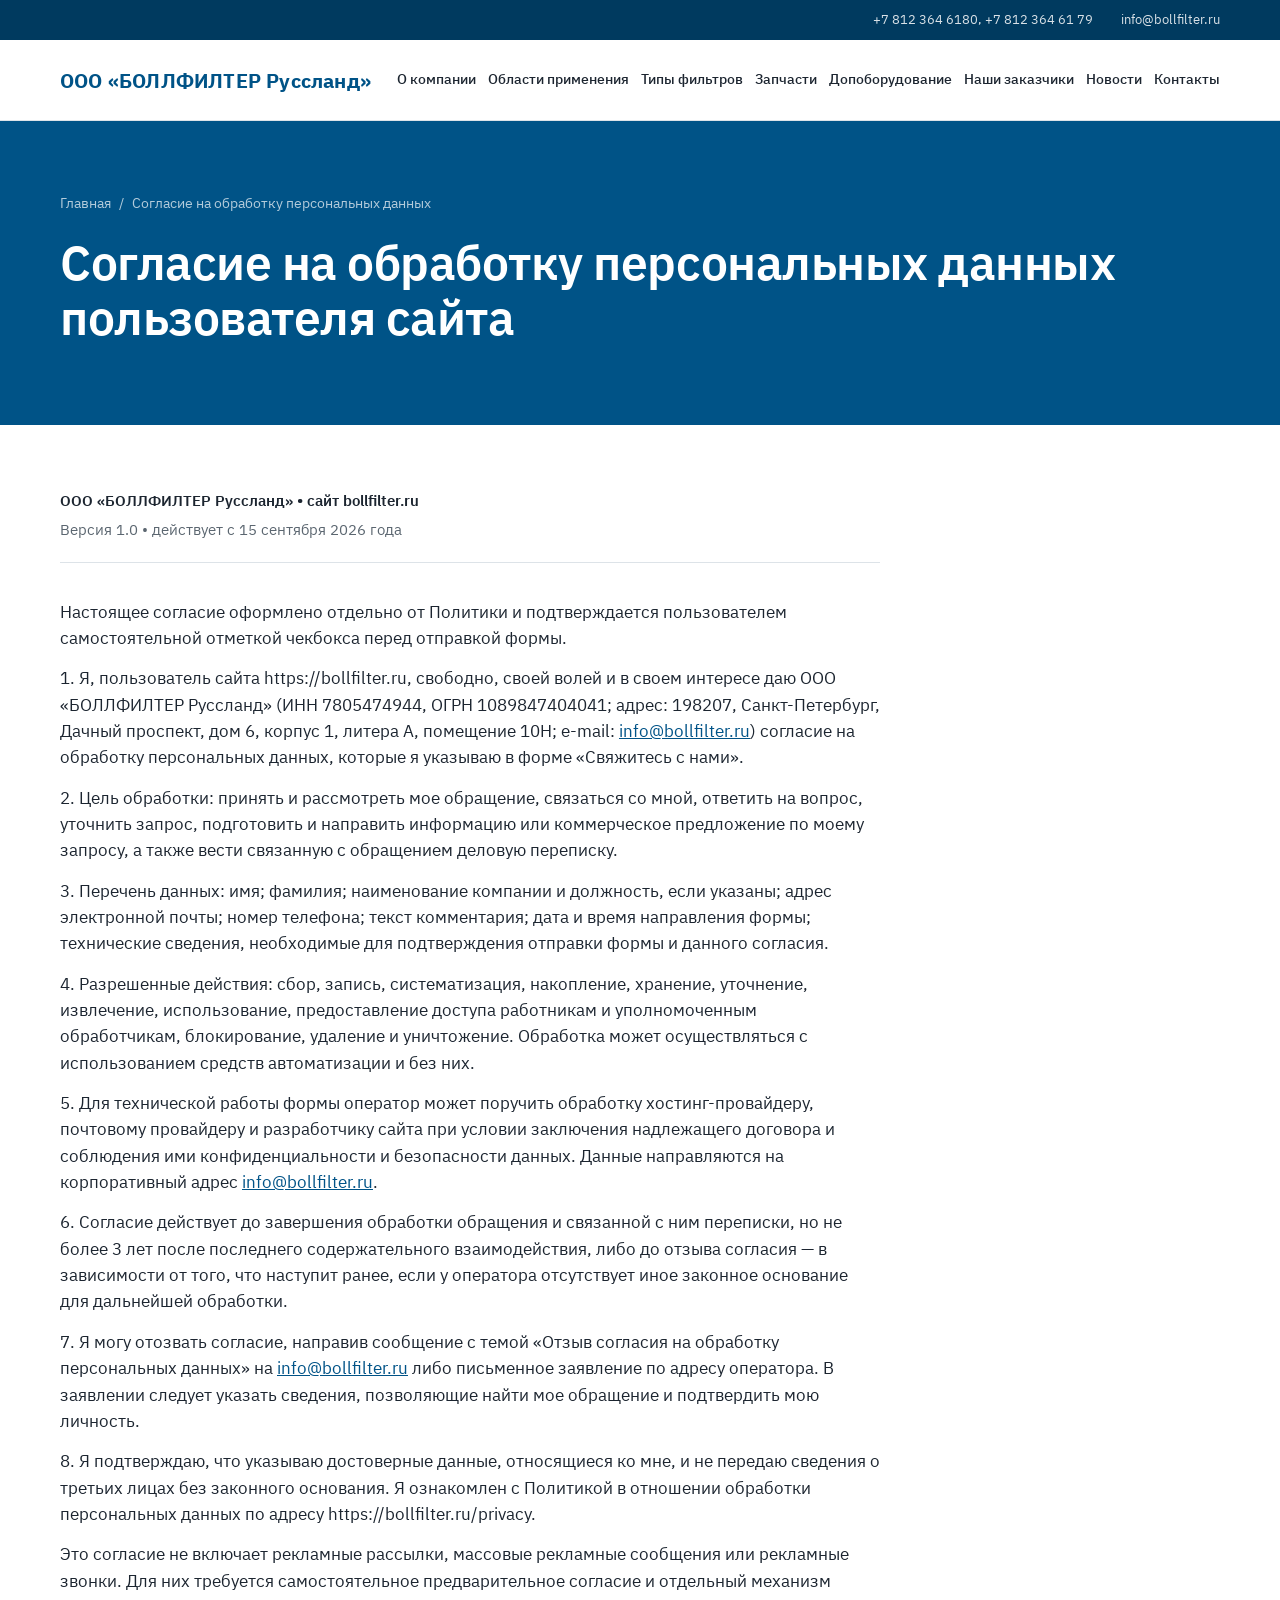
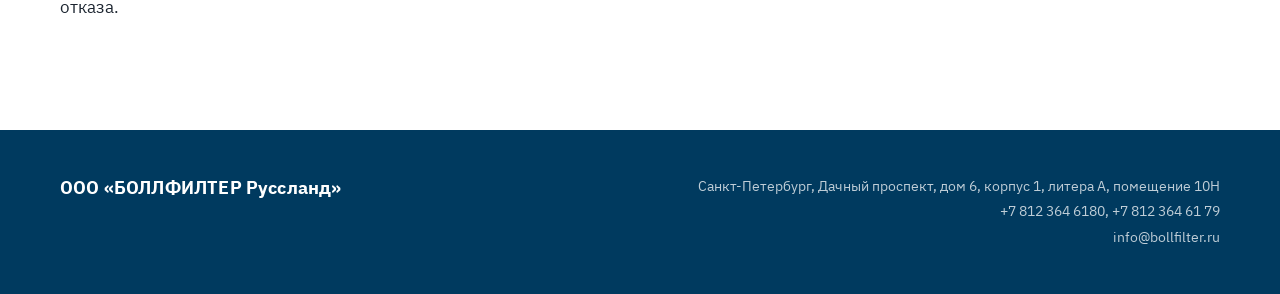
==== consent/index.html @ 9963590e "Юридические страницы: Политика и Согласие Тексты перенесены дословно из юридического пакета, версия " ====
<!DOCTYPE html>
<html lang="ru">
<head>
<meta charset="utf-8">
<meta name="viewport" content="width=device-width, initial-scale=1">
<meta name="robots" content="noindex, nofollow">
<title>Макет v1: страница «Согласие на обработку персональных данных» — ООО «БОЛЛФИЛТЕР Руссланд»</title>
<link rel="stylesheet" href="../css/style.css">
<link rel="stylesheet" href="../css/legal.css">
</head>
<body>

<!-- 0. Шапка и навигация — как на главной; все пункты ведут на разделы главной -->
<div class="topbar" data-block="Верхняя строка">
  <div class="wrap">
    <span class="right">
      <span data-m="Телефоны"><a class="nw" href="tel:+78123646180">+7 812 364 6180</a>, <a class="nw" href="tel:+78123646179">+7 812 364 61 79</a></span>
      <a data-m="E-mail" href="mailto:info@bollfilter.ru">info@bollfilter.ru</a>
    </span>
  </div>
</div>
<header class="header" data-block="Шапка">
  <div class="wrap">
    <div class="brand" data-m="Название">ООО «БОЛЛФИЛТЕР Руссланд»</div>
    <nav class="nav" id="menu" data-m="Меню">
      <a href="../index.html#about">О компании</a>
      <a href="../index.html#areas">Области применения</a>
      <a href="../index.html#products">Типы фильтров</a>
      <a href="../index.html#parts">Запчасти</a>
      <a href="../index.html#equipment">Допоборудование</a>
      <a href="../index.html#clients">Наши заказчики</a>
      <a href="../news.html">Новости</a>
      <a href="../index.html#contacts">Контакты</a>
    </nav>
    <button type="button" class="burger" aria-controls="menu" aria-expanded="false" aria-label="Открыть меню" data-m="Кнопка меню (телефон)"><i></i><i></i><i></i></button>
  </div>
</header>

<!-- 1. Заголовок страницы -->
<section class="page-head" data-block="Заголовок страницы">
  <div class="wrap">
    <div class="crumbs" data-m="Путь (хлебные крошки)"><a href="../index.html">Главная</a><span class="sep">/</span>Согласие на обработку персональных данных</div>
    <h1 data-m="Заголовок">Согласие на обработку персональных данных пользователя сайта</h1>
  </div>
</section>

<!-- 2. Текст документа. Перенесён дословно из юридического пакета; формулировки не изменялись.
     Версия и дата — как в пакете: 1.0, действует с 15 сентября 2026 года. -->
<section class="legal" data-block="Текст документа">
  <div class="wrap">
    <div class="legal-text">

      <div class="legal-meta" data-m="Версия и дата">
        <span class="org">ООО «БОЛЛФИЛТЕР Руссланд» • сайт bollfilter.ru</span>
        Версия 1.0 • действует с 15 сентября 2026 года
      </div>

      <p>Настоящее согласие оформлено отдельно от Политики и подтверждается пользователем самостоятельной отметкой чекбокса перед отправкой формы.</p>

      <p>1. Я, пользователь сайта https://bollfilter.ru, свободно, своей волей и в своем интересе даю ООО «БОЛЛФИЛТЕР Руссланд» (ИНН 7805474944, ОГРН 1089847404041; адрес: 198207, Санкт-Петербург, Дачный проспект, дом 6, корпус 1, литера А, помещение 10Н; e-mail: <a href="mailto:info@bollfilter.ru">info@bollfilter.ru</a>) согласие на обработку персональных данных, которые я указываю в форме «Свяжитесь с нами».</p>
      <p>2. Цель обработки: принять и рассмотреть мое обращение, связаться со мной, ответить на вопрос, уточнить запрос, подготовить и направить информацию или коммерческое предложение по моему запросу, а также вести связанную с обращением деловую переписку.</p>
      <p>3. Перечень данных: имя; фамилия; наименование компании и должность, если указаны; адрес электронной почты; номер телефона; текст комментария; дата и время направления формы; технические сведения, необходимые для подтверждения отправки формы и данного согласия.</p>
      <p>4. Разрешенные действия: сбор, запись, систематизация, накопление, хранение, уточнение, извлечение, использование, предоставление доступа работникам и уполномоченным обработчикам, блокирование, удаление и уничтожение. Обработка может осуществляться с использованием средств автоматизации и без них.</p>
      <p>5. Для технической работы формы оператор может поручить обработку хостинг-провайдеру, почтовому провайдеру и разработчику сайта при условии заключения надлежащего договора и соблюдения ими конфиденциальности и безопасности данных. Данные направляются на корпоративный адрес <a href="mailto:info@bollfilter.ru">info@bollfilter.ru</a>.</p>
      <p>6. Согласие действует до завершения обработки обращения и связанной с ним переписки, но не более 3 лет после последнего содержательного взаимодействия, либо до отзыва согласия — в зависимости от того, что наступит ранее, если у оператора отсутствует иное законное основание для дальнейшей обработки.</p>
      <p>7. Я могу отозвать согласие, направив сообщение с темой «Отзыв согласия на обработку персональных данных» на <a href="mailto:info@bollfilter.ru">info@bollfilter.ru</a> либо письменное заявление по адресу оператора. В заявлении следует указать сведения, позволяющие найти мое обращение и подтвердить мою личность.</p>
      <p>8. Я подтверждаю, что указываю достоверные данные, относящиеся ко мне, и не передаю сведения о третьих лицах без законного основания. Я ознакомлен с Политикой в отношении обработки персональных данных по адресу https://bollfilter.ru/privacy.</p>

      <p>Это согласие не включает рекламные рассылки, массовые рекламные сообщения или рекламные звонки. Для них требуется самостоятельное предварительное согласие и отдельный механизм отказа.</p>

    </div>
  </div>
</section>

<!-- 3. Подвал — как на главной -->
<footer class="footer" data-block="Подвал">
  <div class="wrap">
    <div class="brand" data-m="Название">ООО «БОЛЛФИЛТЕР Руссланд»</div>
    <div class="rows" data-m="Контакты">
      <div>Санкт-Петербург, Дачный проспект, дом 6, корпус 1, литера А, помещение 10Н</div>
      <div><a class="nw" href="tel:+78123646180">+7 812 364 6180</a>, <a class="nw" href="tel:+78123646179">+7 812 364 61 79</a></div>
      <div><a href="mailto:info@bollfilter.ru">info@bollfilter.ru</a></div>
    </div>
  </div>
</footer>

<script src="../js/main.js" defer></script>
</body>
</html>
---- css/style.css ----
/* Макет для согласования. Не рабочий сайт: ссылки, кнопки и форма не функциональны. */
  /* Шрифты IBM Plex лежат рядом с сайтом (fonts/), без обращений к Google Fonts.
     Официальные файлы IBM (github.com/IBM/plex: plex-sans 1.1.0, plex-mono 2.5.0), лицензия SIL OFL 1.1 — fonts/LICENSE.txt.
     Только используемые начертания: Sans 400/500/600/700 и Mono 500. swap — как было у Google (&display=swap). */
  @font-face { font-family: "IBM Plex Sans"; font-weight: 400; font-style: normal; font-display: swap;
    src: url("../fonts/IBMPlexSans-Regular.woff2") format("woff2"); }
  @font-face { font-family: "IBM Plex Sans"; font-weight: 500; font-style: normal; font-display: swap;
    src: url("../fonts/IBMPlexSans-Medium.woff2") format("woff2"); }
  @font-face { font-family: "IBM Plex Sans"; font-weight: 600; font-style: normal; font-display: swap;
    src: url("../fonts/IBMPlexSans-SemiBold.woff2") format("woff2"); }
  @font-face { font-family: "IBM Plex Sans"; font-weight: 700; font-style: normal; font-display: swap;
    src: url("../fonts/IBMPlexSans-Bold.woff2") format("woff2"); }
  @font-face { font-family: "IBM Plex Mono"; font-weight: 500; font-style: normal; font-display: swap;
    src: url("../fonts/IBMPlexMono-Medium.woff2") format("woff2"); }

  :root {
    --ral5005: #005387;      /* RAL 5005 Signal Blue */
    --ral5005-dark: #003A5F; /* тот же оттенок, темнее */
    --ral5005-tint: #EBF1F5; /* 8 % RAL 5005 на белом */
    --ral5005-line: #CCDDE7; /* 20 % RAL 5005 на белом */
    --text: #1C2530;
    --text-2: #5B6670;
    --border: #DDE3E8;
    --field: #F4F6F8;
    --white: #FFFFFF;
    --font: "IBM Plex Sans", "Segoe UI", Arial, sans-serif;
    --mono: "IBM Plex Mono", Consolas, "Courier New", monospace;
  }
  * { box-sizing: border-box; margin: 0; padding: 0; }
  body { font-family: var(--font); color: var(--text); background: var(--white); font-size: 17px; line-height: 1.55; }
  img { display: block; max-width: 100%; }
  .nw { white-space: nowrap; }
  ul { list-style: none; }
  .wrap { width: 100%; max-width: 1200px; margin: 0 auto; padding-inline: 20px; }

  /* Нумерация и заголовки разделов */
  .label { font-size: 13px; font-weight: 600; letter-spacing: .12em; text-transform: uppercase; color: var(--ral5005); margin-bottom: 12px; }
  .h2 { font-size: 40px; line-height: 1.15; font-weight: 600; letter-spacing: -.01em; }
  section { scroll-margin-top: 80px; }

  /* 0. Верхняя строка и шапка */
  .topbar { background: var(--ral5005-dark); color: rgba(255,255,255,.85); font-size: 13px; }
  .topbar .wrap { height: 40px; display: flex; align-items: center; justify-content: flex-end; gap: 24px; }
  .topbar .right { display: flex; gap: 28px; }
  .topbar a { color: inherit; text-decoration: none; }
  .header { background: var(--white); border-bottom: 1px solid var(--border); }
  .header .wrap { height: 80px; display: flex; align-items: center; justify-content: space-between; }
  .brand { font-size: 20px; font-weight: 700; color: var(--ral5005); letter-spacing: .01em; white-space: nowrap; }
  .nav { display: flex; gap: 12px; font-size: 14px; font-weight: 500; }
  .nav span, .nav a { color: var(--text); white-space: nowrap; text-decoration: none; }
  .burger { display: none; width: 28px; }
  .burger i { display: block; height: 2px; background: var(--ral5005); margin: 6px 0; }
  /* Кнопка меню: браузерные рамка и фон сброшены. Поля 7/9 px расширяют зону нажатия до ~44×44,
     отрицательные поля той же величины оставляют значок на прежнем месте. */
  button.burger { box-sizing: content-box; background: none; border: 0; font: inherit; color: inherit; cursor: pointer;
    padding: 7px 9px; margin: -7px -9px; }

  /* 1. Первый экран */
  /* Первый экран: фотография заказчика фоном на всю ширину.
     Поверх — градиент: слева плотный RAL 5005 (под белый текст), справа светлая вуаль (под карточки). */
  .hero { position: relative; background-color: var(--ral5005); background-image: url("../img/hero-bg.webp"); background-size: cover; background-position: center 42%; background-repeat: no-repeat; border-bottom: 1px solid var(--border); }
  .hero::before { content: ""; position: absolute; inset: 0; background: linear-gradient(90deg,
      rgba(0,83,135,.94) 0%, rgba(0,83,135,.90) 32%, rgba(0,83,135,.60) 45%,
      rgba(235,241,245,.66) 54%, rgba(255,255,255,.84) 64%, rgba(255,255,255,.88) 100%); }
  .hero .wrap { position: relative; display: grid; grid-template-columns: 1fr 1fr; min-height: 600px; }
  .hero-text { color: var(--white); padding: 96px 60px 96px 0; display: flex; flex-direction: column; justify-content: center; }
  .hero h1 { font-size: 44px; line-height: 1.15; font-weight: 700; letter-spacing: -.01em; margin-bottom: 28px; }
  .hero p { font-size: 19px; line-height: 1.6; color: rgba(255,255,255,.88); margin-bottom: 40px; }
  .buttons { display: flex; gap: 16px; flex-wrap: wrap; }
  .btn { display: inline-flex; align-items: center; justify-content: center; height: 56px; padding: 0 32px; border-radius: 4px; font-size: 16px; font-weight: 600; }
  .btn-white { background: var(--white); color: var(--ral5005); }
  .btn-outline { border: 1.5px solid rgba(255,255,255,.7); color: var(--white); }
  .btn-blue { background: var(--ral5005); color: var(--white); }
  a.btn { text-decoration: none; }
  .hero-photos { padding: 48px 0 48px 60px; display: grid; grid-template-columns: repeat(6, 1fr); gap: 32px 20px; align-items: end; align-content: center; }
  .hero-photo { grid-column: span 2; }
  .hero-photo:nth-child(4) { grid-column: 2 / span 2; }
  .hero-photo:nth-child(5) { grid-column: 4 / span 2; }
  a.hero-photo { text-decoration: none; color: inherit; }
  .hero-photo .pic { height: 170px; display: flex; align-items: flex-end; justify-content: center; }
  .hero-photo .pic img { max-height: 100%; object-fit: contain; }
  .hero-photo .pic-parts { overflow: hidden; }
  .hero-photo .pic-parts img { flex: none; width: 130%; max-width: none; max-height: none; margin-bottom: -6%; }
  .hero-photo .cap { margin-top: 20px; padding-top: 12px; border-top: 2px solid var(--ral5005); font-size: 13px; font-weight: 600; letter-spacing: .06em; text-transform: uppercase; color: var(--text); line-height: 1.35; min-height: 50px; }

  /* 2. О компании */
  .about { padding-block: 110px; }
  .about-top { display: grid; grid-template-columns: 5fr 7fr; gap: 80px; align-items: start; padding-bottom: 56px; border-bottom: 1px solid var(--border); }
  .about-cols { display: grid; grid-template-columns: 1fr 1fr; gap: 60px; margin-top: 56px; align-items: start; }
  .lead { font-size: 23px; line-height: 1.5; font-weight: 500; color: var(--ral5005); border-left: 3px solid var(--ral5005); padding-left: 28px; align-self: start; }
  .note { margin-top: 28px; background: var(--ral5005-tint); border: 1px solid var(--ral5005-line); border-radius: 4px; padding: 22px 28px; font-size: 16px; font-weight: 500; }

  /* 3. Области применения */
  /* Нижний отступ меньше верхнего: колонки отраслей заканчиваются на разной высоте,
     и при обычных 110px переход к следующему разделу читался как лишнее пустое поле.
     70px возвращают его в общий ритм сайта (переходы между разделами 217–252px).
     Только для компьютера — на планшете и телефоне низ колонок ровный, там прежние отступы. */
  .areas { background: var(--ral5005-tint); padding-block: 110px 70px; }
  .areas-top { display: grid; grid-template-columns: 5fr 7fr; gap: 80px; align-items: start; padding-bottom: 40px; border-bottom: 1px solid var(--ral5005-line); }
  .areas .intro { color: var(--text-2); }
  /* Отрасли — три независимые вертикальные колонки (как на планшете, только три).
     Каждый следующий блок поднимается вплотную под предыдущий в своей колонке и не зависит
     от высоты соседей, поэтому пустот между отраслями нет и раздел кончается естественно.
     Порядок отраслей — строго по документу, читается сверху вниз по колонке.
     Отрасль с фотографией отличается от текстовой только иллюстрацией под заголовком. */
  .areas .cols { display: block; columns: 3; column-gap: 48px; padding-top: 34px; }
  .areas .cols > .area:last-child { margin-bottom: 0; }
  /* Линия и отступ снизу: разделитель закрывает отрасль, следом идёт воздух перед следующей.
     break-inside: avoid — чтобы отрасль не разрывалась между колонками. */
  .area { break-inside: avoid; padding-bottom: 18px; margin-bottom: 22px; border-bottom: 1px solid var(--ral5005-line); }
  .area h3 { font-size: 17px; line-height: 1.35; font-weight: 600; margin-bottom: 8px; }
  /* Фото — вторичная иллюстрация без подложки и рамки: снимок лежит прямо на фоне раздела.
     Ограничены только предельная ширина и высота, размеры свободные — поэтому каждый кадр
     сохраняет свои пропорции, показывается целиком и не кадрируется. */
  .area-photo { display: block; width: auto; height: auto; max-width: 205px; max-height: 145px; margin: 0 0 12px; }

  .area li { position: relative; padding-left: 16px; font-size: 15px; line-height: 1.5; color: var(--text); margin-top: 6px; }
  .area li::before { content: "–"; position: absolute; left: 0; top: 0; color: var(--text-2); }

  /* 4. Описание фильтров */
  .products { padding-block: 110px; }
  .category { margin-top: 64px; }
  .category { scroll-margin-top: 60px; }
  .category-head { display: flex; align-items: center; gap: 24px; margin-bottom: 24px; }
  .category-head h3 { font-size: 26px; font-weight: 600; white-space: nowrap; }
  .category-head::after { content: ""; flex: 1; height: 1px; background: var(--ral5005-line); }
  .cards { display: grid; grid-template-columns: repeat(5, 1fr); gap: 20px; }
  .card { background: var(--white); border: 1px solid var(--border); border-radius: 4px; overflow: hidden; display: flex; flex-direction: column; }
  .card .pic { height: 230px; padding: 18px; display: flex; align-items: center; justify-content: center; border-bottom: 1px solid var(--border); }
  .card .pic img { max-height: 100%; object-fit: contain; }
  .card .info { padding: 18px 18px 22px; }
  .card .code { font-family: var(--mono); font-size: 17px; font-weight: 500; color: var(--ral5005); margin-bottom: 8px; }
  .card .desc { font-size: 14px; line-height: 1.45; color: var(--text-2); }
  .category.todo .category-head h3 { color: var(--text-2); }
  .category.todo .category-head::after { height: 0; background: none; border-top: 1px dashed #9AA5AE; }
  .card.todo { border: 1px dashed #9AA5AE; }
  .card.todo .pic { border-bottom: 1px dashed #9AA5AE; }
  .card .file { font-size: 13px; color: var(--text-2); }

  /* 5. Запчасти — карточки фильтроэлементов (фото → название → текст), подраздел «Дополнительное оборудование» */
  .parts { border-top: 1px solid var(--border); border-bottom: 1px solid var(--border); padding-block: 110px 80px; }
  .parts .parts-lead { max-width: 980px; margin-top: 36px; font-size: 19px; line-height: 1.6; }
  /* 3 карточки в ряд: сетка из 6 колонок, карточка занимает 2 — ширина та же, что при repeat(3, 1fr).
     Если в последнем ряду 2 карточки, они сдвигаются на половину карточки и стоят симметрично по центру. */
  .el-cards { display: grid; grid-template-columns: repeat(6, 1fr); gap: 56px 40px; margin-top: 48px; align-items: start; }
  .el-card { grid-column: span 2; }
  .el-card:nth-child(3n+1):nth-last-child(2) { grid-column: 2 / span 2; }
  /* Фото каждой карточки — свой фрагмент общей полосы фильтроэлементы-ряд.jpg (полоса 2255×450):
     --x, --y — левый верхний угол фрагмента, --w, --h — его размер в пикселях полосы.
     Фрагмент вписывается в рамку 4:3 по высоте, пропорции снимка не искажаются. */
  /* На компьютере зона фото 3:2 (на ~11 % ниже, чем 4:3), у всех карточек ряда одинаковая высота */
  .el-card-pic { aspect-ratio: 3 / 2; display: flex; justify-content: center; background: #fff; }
  .el-card-crop { position: relative; height: 100%; aspect-ratio: var(--w) / var(--h); overflow: hidden; }
  .el-card-crop img { position: absolute; top: calc(var(--y) / var(--h) * -100%); left: calc(var(--x) / var(--w) * -100%); height: calc(450 / var(--h) * 100%); width: auto; max-width: none; }
  .el-card h4 { font-size: 17px; line-height: 1.35; font-weight: 600; margin-top: 16px; padding-bottom: 10px; margin-bottom: 10px; border-bottom: 1px solid var(--ral5005-line); }
  /* Заголовок всегда занимает высоту двух строк — линии под заголовками одного ряда на одном уровне */
  .el-card h4 { min-height: calc(2 * 1.35em + 11px); }
  .el-card p { font-size: 15px; line-height: 1.5; color: var(--text); }
  /* Характеристики фильтроэлемента (таблица «Свойства» каталога, стр. 10–11): три основные строки видны сразу,
     остальные — под «Все характеристики» (нативное раскрытие details/summary, без скрипта). 14 px, колонки 40/60. */
  .el-props { border-collapse: collapse; width: 100%; margin-top: 16px; font-size: 14px; line-height: 1.45; }
  .el-props th, .el-props td { text-align: left; vertical-align: top; padding: 7px 0; border-bottom: 1px solid var(--ral5005-line); }
  .el-props th { width: 40%; font-weight: 600; color: var(--text); padding-right: 16px; }
  .el-props td { color: var(--text-2); }
  .el-more { margin-top: 4px; }
  .el-more summary { list-style: none; cursor: pointer; display: flex; align-items: center; gap: 8px; padding: 10px 0;
    font-size: 14px; font-weight: 600; color: var(--ral5005); border-bottom: 1px solid var(--ral5005-line); }
  .el-more summary::-webkit-details-marker { display: none; }
  .el-more summary::after { content: ""; width: 7px; height: 7px; border-right: 2px solid currentColor; border-bottom: 2px solid currentColor;
    transform: translateY(-2px) rotate(45deg); }
  .el-more[open] summary::after { transform: translateY(2px) rotate(-135deg); }
  .el-more .el-props { margin-top: 0; }
  /* Сноска стоит в той же части карточки, что и значение со звёздочкой; вид — как у текста карточки */
  .el-card .el-note { margin-top: 8px; }
  /* Значки направления потока — по образцу таблицы каталога: треугольники и скобки */
  .flow-icon { display: block; width: 46px; height: auto; margin-top: 4px; fill: currentColor; }
  .flow-icon .br { fill: none; stroke: currentColor; stroke-width: 1.4; }
  .parts .parts-text { max-width: 980px; margin-top: 40px; font-size: 19px; line-height: 1.6; }
  .parts .sub { margin-top: 72px; }
  #equipment { scroll-margin-top: 60px; }
  .parts .sub h3 { font-size: 26px; font-weight: 600; }

  /* Дополнительное оборудование: четыре позиции каталога, у каждой своя фотография и свой текст.
     Снимки вырезаны из разворота стр. 14-15 вместе с врезками и подписями типов. */
  .equip { display: grid; grid-template-columns: repeat(2, 1fr); gap: 48px 40px; margin-top: 32px; align-items: start; }
  .equip-photo { display: block; width: 100%; max-width: 360px; height: auto; margin-bottom: 16px; border-radius: 3px; }
  .equip-item h4 { font-size: 19px; line-height: 1.35; font-weight: 600; padding-bottom: 10px; margin-bottom: 12px; border-bottom: 1px solid var(--ral5005-line); }
  .equip-item p { font-size: 15px; line-height: 1.55; color: var(--text); }
  .equip-item p + p { margin-top: 10px; }
  .equip-lead { font-weight: 600; color: var(--ral5005); margin-bottom: 10px; }
  /* «Исполнения» у индикатора 4.46 — вложенный список, как в каталоге */
  .equip-item h5 { font-size: 15px; font-weight: 600; margin-top: 16px; }
  .equip-list { list-style: none; margin-top: 6px; }
  .equip-list > li { font-size: 15px; line-height: 1.5; margin-top: 8px; font-weight: 600; }
  .equip-list ul { margin: 4px 0 0; }
  .equip-list ul li { position: relative; padding-left: 16px; font-weight: 400; color: var(--text); margin-top: 5px; }
  .equip-list ul li::before { content: "•"; position: absolute; left: 2px; top: 0; color: var(--text-2); }
  /* Характеристики: компактная таблица в две колонки, помещается без прокрутки */
  .equip-spec { border-collapse: collapse; width: 100%; margin-top: 18px; font-size: 13px; line-height: 1.45; }
  .equip-spec th, .equip-spec td { text-align: left; vertical-align: top; padding: 7px 0; border-bottom: 1px solid var(--ral5005-line); }
  .equip-spec th { width: 46%; font-weight: 600; color: var(--text); padding-right: 16px; }
  .equip-spec td { color: var(--text-2); }

  /* 6. Наши заказчики */
  .clients { background: var(--ral5005); color: var(--white); padding-block: 110px; }
  .clients .label { color: rgba(255,255,255,.7); }
  .clients p { margin-top: 32px; max-width: 980px; font-size: 28px; line-height: 1.45; font-weight: 400; }

  /* 7. Контакты и форма (форма нарисована, не работает) */
  .contacts { background: var(--ral5005-tint); padding-block: 110px; }
  .contacts .grid { display: grid; grid-template-columns: 5fr 7fr; gap: 60px; align-items: start; }
  .contact-list { margin-top: 40px; }
  .contact-list .company { font-size: 19px; font-weight: 600; margin-bottom: 16px; }
  .contact-list p { margin-bottom: 14px; }
  .contact-list .k { color: var(--text-2); }
  .form { background: var(--white); border: 1px solid var(--border); border-radius: 4px; padding: 44px; }
  .form h3 { font-size: 30px; font-weight: 600; margin-bottom: 28px; }
  .fields { display: grid; grid-template-columns: 1fr 1fr; gap: 20px; }
  .field .name { font-size: 12px; font-weight: 600; letter-spacing: .08em; text-transform: uppercase; margin-bottom: 8px; }
  .field .box { height: 52px; background: var(--field); border: 1px solid var(--border); border-radius: 4px; }
  .field.wide { grid-column: 1 / -1; }
  .field.wide .box { height: 128px; }
  .form .btn { width: 100%; margin-top: 24px; }
  /* Настоящие поля и кнопка в виде нарисованных: браузерные рамки, тени, уголок-растягиватель сброшены.
     Текст в полях 16 px — иначе iPhone увеличивает страницу при нажатии на поле. */
  label.name { display: block; }
  input.box, textarea.box { display: block; width: 100%; margin: 0; padding: 0 16px; font-family: inherit; font-size: 16px;
    line-height: 1.5; color: var(--text); -webkit-appearance: none; appearance: none; box-shadow: none; outline: none; }
  textarea.box { padding-block: 14px; resize: none; }
  .box:focus { border-color: var(--ral5005); box-shadow: 0 0 0 1px var(--ral5005); }
  button.btn { border: 0; font-family: inherit; line-height: inherit; cursor: pointer; }
  /* Ошибки (ставит js/main.js): тёмно-красная рамка и подсказка под полем */
  .field.has-error .box { border-color: #B42318; }
  .field.has-error .box:focus { box-shadow: 0 0 0 1px #B42318; }
  .field-error { margin-top: 6px; font-size: 13px; line-height: 1.4; color: #B42318; }
  /* Сообщение после нажатия «Отправить» — в виде плашки из «О компании» */
  .form-status { margin-top: 20px; background: var(--ral5005-tint); border: 1px solid var(--ral5005-line); border-radius: 4px;
    padding: 18px 22px; font-size: 15px; line-height: 1.5; }
  .form-status a { color: var(--ral5005); font-weight: 600; text-decoration: none; }

  /* 8. Подвал */
  .footer { background: var(--ral5005-dark); color: rgba(255,255,255,.75); font-size: 14px; }
  .footer .wrap { padding-block: 44px; display: flex; justify-content: space-between; align-items: flex-start; gap: 40px; }
  .footer .brand { color: var(--white); font-size: 18px; }
  .footer .rows { text-align: right; line-height: 1.8; }
  .contact-list a, .footer .rows a { color: inherit; text-decoration: none; }

  /* Планшеты и узкие ноутбуки: горизонтальное меню перестаёт помещаться — прячем его в бургер.
     Компьютерная версия (от 1200 px, на которую рассчитан макет) не меняется. */
  @media (max-width: 1199px) {
    .nav { display: none; }
    .burger { display: block; }

    /* Мобильное меню (класс menu-open ставит js/main.js): тот же nav — белой панелью под шапкой
       поверх страницы, страница ниже слегка затемнена, ☰ превращается в ×. */
    .header { position: relative; }
    .header.menu-open .nav { display: flex; flex-direction: column; gap: 0; position: absolute; left: 0; right: 0; top: 100%;
      z-index: 20; background: var(--white); border-bottom: 1px solid var(--border); padding: 4px 20px 12px;
      box-shadow: 0 16px 32px rgba(28,37,48,.14); font-size: 17px; }
    .header.menu-open .nav a, .header.menu-open .nav span { padding: 14px 0; border-bottom: 1px solid var(--border); }
    .header.menu-open .nav > :last-child { border-bottom: 0; }
    .header.menu-open .nav span { color: var(--text-2); }
    .header.menu-open::after { content: ""; position: absolute; left: 0; right: 0; top: 100%; height: 100vh; z-index: 10;
      background: rgba(28,37,48,.35); }
    .header.menu-open .burger i:nth-child(1) { transform: translateY(8px) rotate(45deg); }
    .header.menu-open .burger i:nth-child(2) { opacity: 0; }
    .header.menu-open .burger i:nth-child(3) { transform: translateY(-8px) rotate(-45deg); }
  }

  /* Ниже 1100 px первый экран в две колонки уже не работает:
     колонка с фото сужается, и подписи под фото вылезают за экран. Разворачиваем в одну колонку. */
  @media (max-width: 1100px) {
    /* колонки встают друг под друга, поэтому вместо бокового градиента —
       своя полупрозрачная подложка у каждой части, фотография просвечивает сквозь них */
    .hero::before { display: none; }
    .hero .wrap { grid-template-columns: 1fr; min-height: 0; padding-inline: 0; }
    .hero-text { background: rgba(0,83,135,.86); padding: 64px 20px; }
    .hero-photos { background: rgba(255,255,255,.88); padding: 40px 20px; gap: 28px 16px; }

    /* отрасли: на планшете три колонки становятся слишком узкими */
    /* планшет: в две колонки модули с фото вдвое выше текстовых и сетка даёт провалы,
       поэтому здесь два независимых потока — они заполняются без пустот */
    /* на планшете колонок две и низ у них ровный — нижний отступ раздела остаётся обычным */
    .areas { padding-bottom: 110px; }
    .areas .cols { display: block; columns: 2; column-gap: 36px; }
    .area { break-inside: avoid; }
    .area-photo { max-width: 185px; max-height: 135px; }
    /* карточки фильтроэлементов: на планшете две в ряд */
    .el-cards { grid-template-columns: repeat(2, 1fr); gap: 48px 32px; }
    /* планшет и телефон — как было до доводки desktop */
    .el-card-pic { aspect-ratio: 4 / 3; }
    .el-card h4 { min-height: 0; }
    .el-card, .el-card:nth-child(3n+1):nth-last-child(2) { grid-column: auto; }
  }

  /* Мобильная версия (макет 360 px: поле контента 320 px = разрешение 320 в Zero Block) */
  @media (max-width: 640px) {
    body { font-size: 16px; }
    .h2 { font-size: 28px; }
    .topbar .wrap { height: auto; padding-block: 8px; justify-content: flex-start; }
    .topbar .right { flex-direction: column; gap: 2px; }
    .header .wrap { height: 64px; }
    .brand { font-size: 16px; }
    .burger { width: 26px; }
    .header.menu-open .nav { font-size: 16px; }
    .hero::before { display: none; }
    .hero .wrap { grid-template-columns: 1fr; min-height: 0; padding-inline: 0; }
    .hero-text { background: rgba(0,83,135,.88); padding: 48px 20px; }
    .hero h1 { font-size: 26px; margin-bottom: 20px; }
    .hero p { font-size: 16px; margin-bottom: 28px; }
    .buttons { flex-direction: column; gap: 12px; }
    .btn { width: 100%; height: 52px; }
    .hero-photos { padding: 32px 20px; gap: 24px 12px; }
    .hero-photo .pic { height: 150px; }
    .hero-photo .cap { font-size: 10px; letter-spacing: .03em; margin-top: 12px; padding-top: 8px; min-height: 36px; }
    .about, .areas, .products, .clients, .contacts { padding-block: 64px; }
    .about-top { grid-template-columns: 1fr; gap: 28px; padding-bottom: 32px; }
    .about-cols { grid-template-columns: 1fr; gap: 20px; margin-top: 32px; }
    .lead { font-size: 19px; padding-left: 20px; }
    .note { padding: 18px 20px; font-size: 15px; }
    .areas-top { grid-template-columns: 1fr; gap: 20px; padding-bottom: 24px; }
    .areas .cols { display: block; columns: 1; padding-top: 24px; }
    .area { padding-bottom: 22px; margin-bottom: 28px; }
    /* мобильный: поле контента ~320 px — площадка фото заведомо уже экрана, горизонтального скролла нет */
    .area-photo { max-width: 175px; max-height: 125px; margin: 0 0 12px; }
    .area h3 { font-size: 16px; }
    .area li { font-size: 14px; }
    .category { margin-top: 40px; }
    .category { scroll-margin-top: 40px; }
    #equipment { scroll-margin-top: 40px; }
    .category-head { gap: 12px; margin-bottom: 16px; }
    .category-head h3 { font-size: 20px; white-space: normal; }
    .cards { grid-template-columns: 1fr 1fr; gap: 12px; }
    .card .pic { height: 150px; padding: 12px; }
    .card .info { padding: 12px 12px 16px; }
    .card .code { font-size: 14px; }
    .card .desc { font-size: 13px; }
    .parts { padding-block: 64px 40px; }
    .parts .parts-lead { margin-top: 20px; font-size: 16px; }
    .el-cards { grid-template-columns: 1fr; gap: 40px; margin-top: 32px; }
    .el-card p { font-size: 14px; }
    .parts .parts-text { margin-top: 24px; font-size: 16px; }
    .parts .sub { margin-top: 40px; }
    .parts .sub h3 { font-size: 20px; }
    .equip { grid-template-columns: 1fr; gap: 36px; margin-top: 24px; }
    .equip-item h4 { font-size: 17px; }
    .equip-item p, .equip-list > li, .equip-item h5 { font-size: 14px; }
    .equip-spec { font-size: 12px; }
    .clients p { font-size: 20px; margin-top: 20px; }
    .contacts .grid { grid-template-columns: 1fr; gap: 32px; }
    .contact-list { margin-top: 24px; }
    .form { padding: 24px 20px; }
    .form h3 { font-size: 24px; margin-bottom: 20px; }
    .fields { grid-template-columns: 1fr; gap: 16px; }
    .footer .wrap { flex-direction: column; gap: 16px; padding-block: 32px; }
    .footer .rows { text-align: left; }
  }
---- css/legal.css ----
/* Юридические страницы: /privacy/ и /consent/. Общие стили — css/style.css; здесь только то,
     чего на главной нет. Размеры взяты из уже принятых блоков сайта, новых величин не вводится. */

  /* --- Заголовок страницы. Скопирован из css/news.css без изменений, чтобы юридические страницы
     выглядели точно так же, как «Новости». Когда можно будет править style.css, этот блок
     переедет туда один раз и здесь исчезнет. --- */
  .page-head { background: var(--ral5005); color: var(--white); padding-block: 72px 80px; }
  .crumbs { font-size: 14px; color: rgba(255,255,255,.7); margin-bottom: 20px; }
  .crumbs a { color: inherit; text-decoration: none; }
  .crumbs .sep { margin-inline: 8px; }
  .page-head h1 { font-size: 48px; line-height: 1.15; font-weight: 600; letter-spacing: -.01em; }

  /* --- Текст документа --- */
  .legal { padding-block: 64px 110px; }
  /* Ширина колонки под чтение длинного текста: строка примерно на 90 знаков */
  .legal-text { max-width: 820px; }

  /* Строка версии и даты — над текстом, отделена линией */
  .legal-meta { font-size: 15px; color: var(--text-2); padding-bottom: 20px; margin-bottom: 36px; border-bottom: 1px solid var(--border); }
  .legal-meta .org { display: block; font-weight: 600; color: var(--text); margin-bottom: 6px; }

  /* Заголовки разделов — кегль разделов «Запчасти» и «Типы фильтров» */
  .legal-text h2 { font-size: 26px; line-height: 1.25; font-weight: 600; margin-top: 44px; margin-bottom: 16px; }
  .legal-text h2:first-of-type { margin-top: 0; }
  .legal-text p { margin-bottom: 14px; }
  .legal-text p:last-child { margin-bottom: 0; }

  /* Маркированный список (раздел 4 Политики). У сайта ul без маркеров — точки ставим сами, как в «Допоборудовании» */
  .legal-list { margin: 0 0 14px; }
  .legal-list li { position: relative; padding-left: 18px; margin-bottom: 8px; }
  .legal-list li::before { content: "•"; position: absolute; left: 2px; top: 0; color: var(--text-2); }

  /* Таблица целей (раздел 5 Политики) — по образцу таблиц характеристик: линии снизу, без заливки */
  .legal-table { border-collapse: collapse; width: 100%; margin-bottom: 20px; font-size: 15px; line-height: 1.5; }
  .legal-table th, .legal-table td { text-align: left; vertical-align: top; padding: 12px 16px 12px 0; border-bottom: 1px solid var(--ral5005-line); }
  .legal-table thead th { font-weight: 600; color: var(--text); border-bottom-width: 2px; }
  .legal-table tbody td { color: var(--text); }
  .legal-table td:last-child, .legal-table th:last-child { padding-right: 0; }

  /* Ссылки внутри текста документа */
  .legal-text a { color: var(--ral5005); }

  /* Телефон (макет 360 px) */
  @media (max-width: 640px) {
    .page-head { padding-block: 40px 44px; }
    .crumbs { font-size: 13px; margin-bottom: 12px; }
    .page-head h1 { font-size: 32px; }

    .legal { padding-block: 32px 64px; }
    .legal-meta { margin-bottom: 28px; }
    .legal-text h2 { font-size: 20px; margin-top: 32px; }

    /* Таблица в четыре колонки на телефон не помещается — разворачиваем её в карточки,
       чтобы не появилось прокрутки вбок. Название колонки печатается перед значением. */
    .legal-table, .legal-table tbody, .legal-table tr, .legal-table td { display: block; width: 100%; }
    .legal-table thead { position: absolute; width: 1px; height: 1px; overflow: hidden; clip-path: inset(50%); }
    .legal-table tr { padding-bottom: 8px; margin-bottom: 20px; border-bottom: 2px solid var(--ral5005-line); }
    .legal-table tr:last-child { margin-bottom: 0; }
    .legal-table td { padding: 0 0 12px; border-bottom: 0; }
    .legal-table td:last-child { padding-bottom: 0; }
    .legal-table td::before { content: attr(data-label); display: block; margin-bottom: 4px;
      font-size: 12px; font-weight: 600; letter-spacing: .08em; text-transform: uppercase; color: var(--ral5005); }
  }
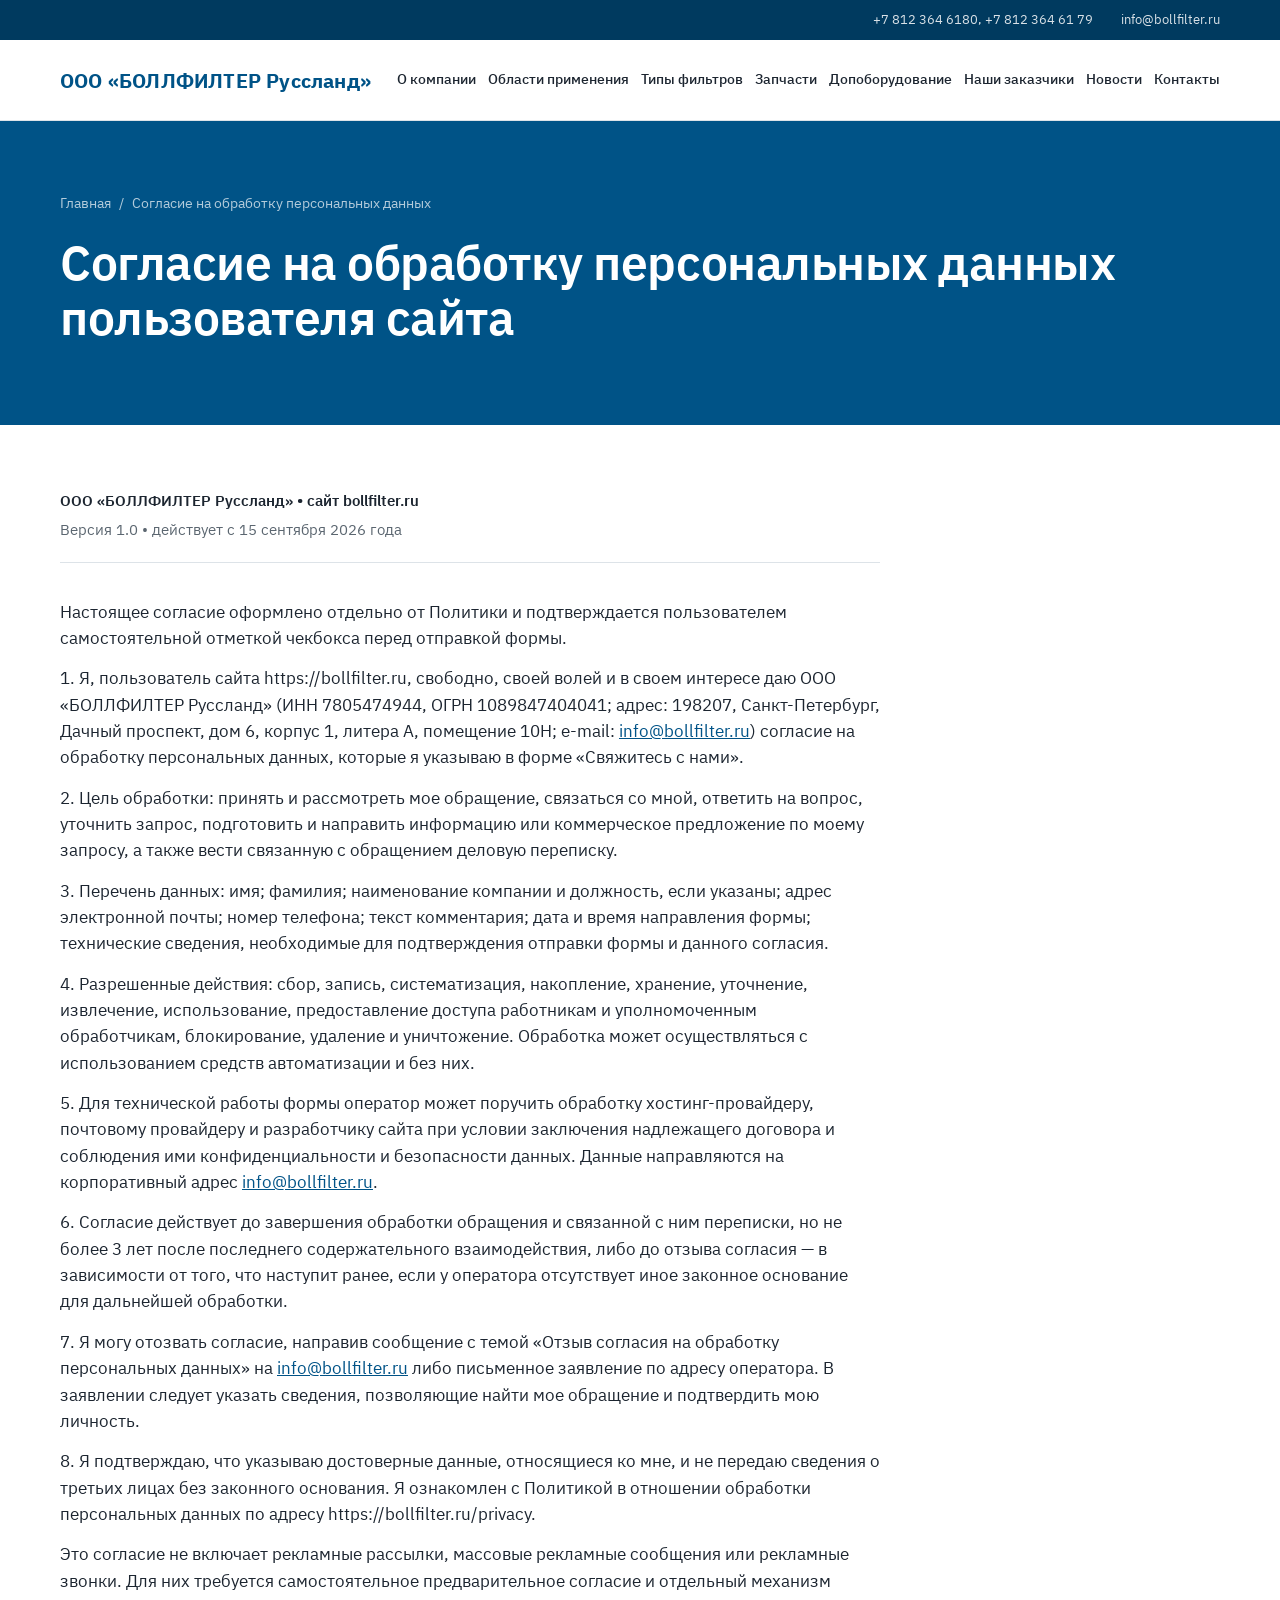
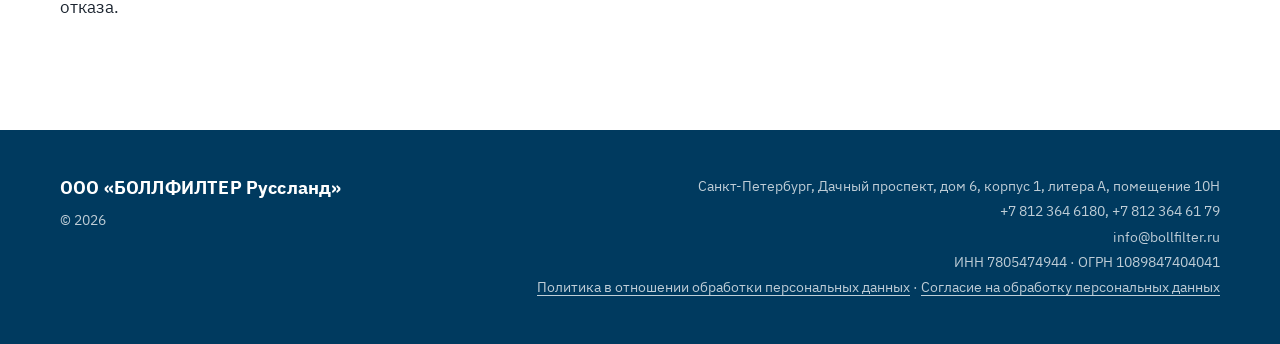
==== commit be2a2736: "Юридический подвал: реквизиты и ссылки на документы На всех четырёх страницах: знак охраны, ИНН и ОГ" ====
--- a/consent/index.html
+++ b/consent/index.html
@@ -75,11 +75,16 @@
 <!-- 3. Подвал — как на главной -->
 <footer class="footer" data-block="Подвал">
   <div class="wrap">
-    <div class="brand" data-m="Название">ООО «БОЛЛФИЛТЕР Руссланд»</div>
+    <div class="footer-left">
+      <div class="brand" data-m="Название">ООО «БОЛЛФИЛТЕР Руссланд»</div>
+      <div class="footer-copy" data-m="Знак охраны">© 2026</div>
+    </div>
     <div class="rows" data-m="Контакты">
       <div>Санкт-Петербург, Дачный проспект, дом 6, корпус 1, литера А, помещение 10Н</div>
       <div><a class="nw" href="tel:+78123646180">+7 812 364 6180</a>, <a class="nw" href="tel:+78123646179">+7 812 364 61 79</a></div>
       <div><a href="mailto:info@bollfilter.ru">info@bollfilter.ru</a></div>
+      <div data-m="Реквизиты">ИНН 7805474944 · ОГРН 1089847404041</div>
+      <div class="footer-legal" data-m="Юридические документы"><a href="../privacy/">Политика в отношении обработки персональных данных</a> <span class="sep">·</span> <a href="../consent/">Согласие на обработку персональных данных</a></div>
     </div>
   </div>
 </footer>
--- a/css/style.css
+++ b/css/style.css
@@ -355,3 +355,14 @@
     .footer .wrap { flex-direction: column; gap: 16px; padding-block: 32px; }
     .footer .rows { text-align: left; }
   }
+
+  /* Юридический подвал: знак охраны под названием и ссылки на документы.
+     Контакты в подвале нарочно без подчёркивания — юридические ссылки подчёркиваем, чтобы их было видно как ссылки. */
+  .footer .footer-copy { margin-top: 8px; }
+  .footer .footer-legal a { text-decoration: underline; text-underline-offset: 3px; }
+
+  /* Телефон: каждая юридическая ссылка с новой строки, разделитель не нужен */
+  @media (max-width: 640px) {
+    .footer .footer-legal a { display: block; }
+    .footer .footer-legal .sep { display: none; }
+  }
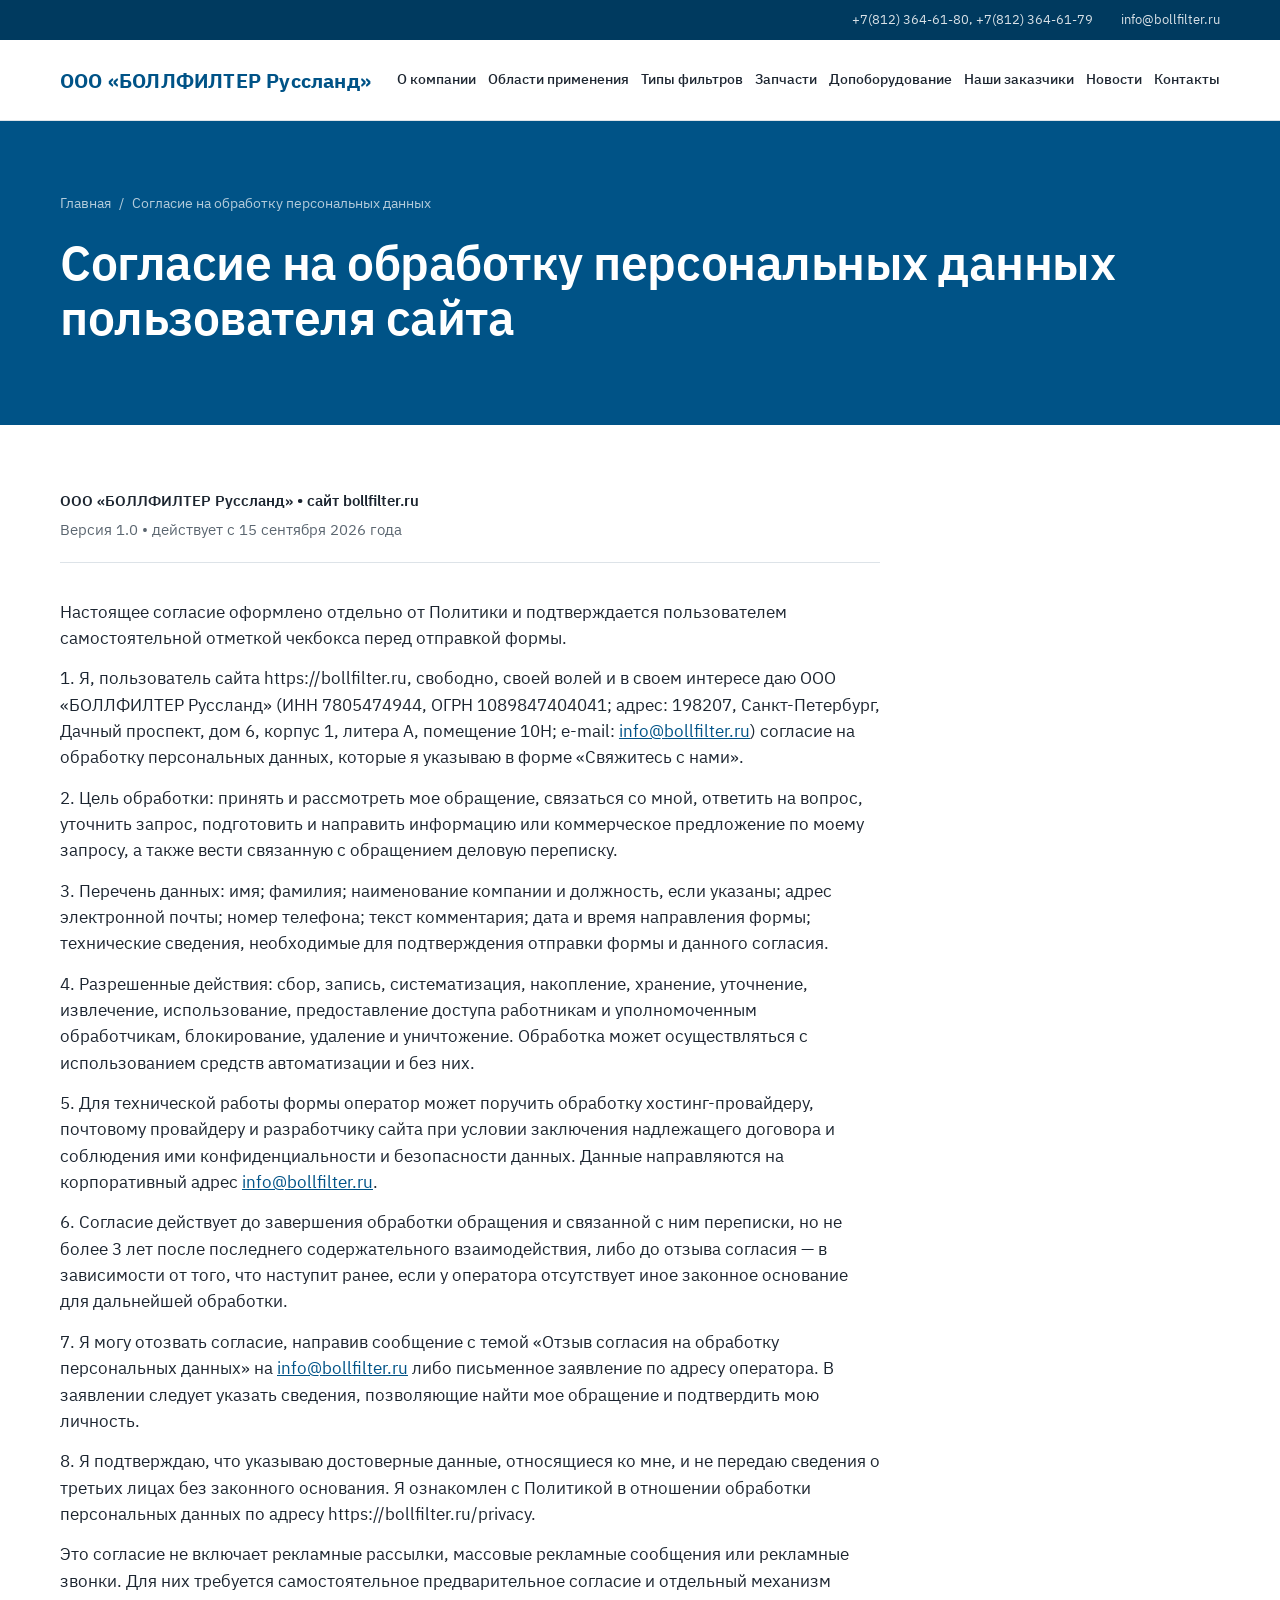
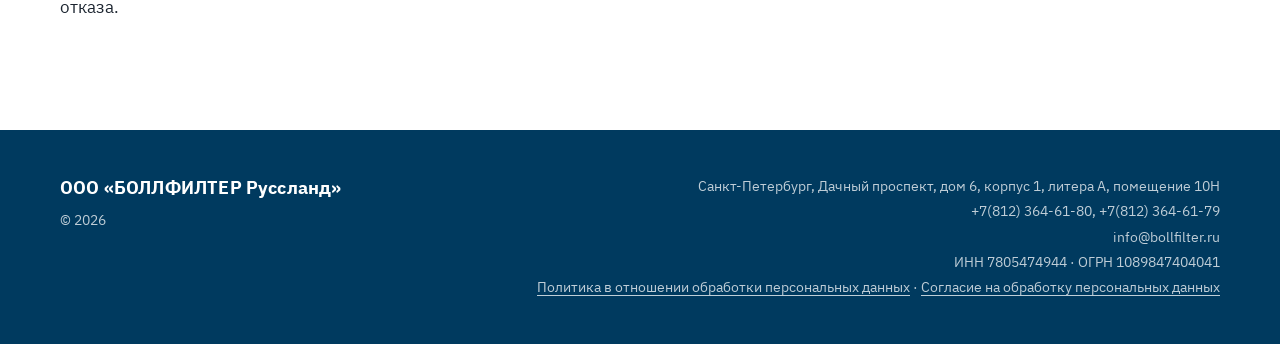
==== commit a99d9b88: "Вычитка текстов и телефоны в «Контактах» на телефоне Правки без изменения смысла: запятая в заголовк" ====
--- a/consent/index.html
+++ b/consent/index.html
@@ -14,7 +14,7 @@
 <div class="topbar" data-block="Верхняя строка">
   <div class="wrap">
     <span class="right">
-      <span data-m="Телефоны"><a class="nw" href="tel:+78123646180">+7 812 364 6180</a>, <a class="nw" href="tel:+78123646179">+7 812 364 61 79</a></span>
+      <span data-m="Телефоны"><a class="nw" href="tel:+78123646180">+7(812) 364-61-80</a>, <a class="nw" href="tel:+78123646179">+7(812) 364-61-79</a></span>
       <a data-m="E-mail" href="mailto:info@bollfilter.ru">info@bollfilter.ru</a>
     </span>
   </div>
@@ -81,7 +81,7 @@
     </div>
     <div class="rows" data-m="Контакты">
       <div>Санкт-Петербург, Дачный проспект, дом 6, корпус 1, литера А, помещение 10Н</div>
-      <div><a class="nw" href="tel:+78123646180">+7 812 364 6180</a>, <a class="nw" href="tel:+78123646179">+7 812 364 61 79</a></div>
+      <div><a class="nw" href="tel:+78123646180">+7(812) 364-61-80</a>, <a class="nw" href="tel:+78123646179">+7(812) 364-61-79</a></div>
       <div><a href="mailto:info@bollfilter.ru">info@bollfilter.ru</a></div>
       <div data-m="Реквизиты">ИНН 7805474944 · ОГРН 1089847404041</div>
       <div class="footer-legal" data-m="Юридические документы"><a href="../privacy/">Политика в отношении обработки персональных данных</a> <span class="sep">·</span> <a href="../consent/">Согласие на обработку персональных данных</a></div>
--- a/css/style.css
+++ b/css/style.css
@@ -366,3 +366,114 @@
     .footer .footer-legal a { display: block; }
     .footer .footer-legal .sep { display: none; }
   }
+
+  /* Обязательность полей: синяя звёздочка (красный на форме означает ошибку), пояснение и подсказка к паре контактов */
+  .req { color: var(--ral5005); }
+  .form-legend { margin-top: -16px; margin-bottom: 20px; font-size: 13px; line-height: 1.4; color: var(--text-2); }
+  .field-hint { grid-column: 1 / -1; margin-top: -6px; font-size: 13px; line-height: 1.4; color: var(--text-2); }
+
+  /* Согласие на обработку данных: весь текст — подпись к галочке, поэтому нажатие по словам ставит и снимает её */
+  .field.consent { margin-top: 24px; }
+  .field.consent label { display: flex; align-items: flex-start; gap: 10px; font-size: 14px; line-height: 1.5; cursor: pointer; }
+  .field.consent input { flex: 0 0 auto; width: 20px; height: 20px; margin: 1px 0 0; accent-color: var(--ral5005); cursor: pointer; }
+  .field.consent a { color: var(--ral5005); }
+  .field.consent.has-error input { outline: 2px solid #B42318; outline-offset: 1px; }
+
+  /* Мобильная навигация. Обе группы правил живут ниже 1200 px — там же, где гамбургер,
+     поэтому компьютерной версии они не касаются.
+     1) Шапка остаётся на экране: иначе после перехода по меню к нему не вернуться без долгой прокрутки.
+     2) Запас прокрутки у якорей выровнен по итогу, а не по запасу: у разделов есть свой отступ сверху,
+        у «Допоборудования» и категорий фильтров его нет — отсюда разные числа. */
+  @media (max-width: 1199px) {
+    .header { position: sticky; top: 0; z-index: 30; }
+    section { scroll-margin-top: 0; }
+    .category, #equipment { scroll-margin-top: 110px; }
+  }
+  @media (max-width: 640px) {
+    section { scroll-margin-top: 12px; }
+    .category, #equipment { scroll-margin-top: 76px; }
+  }
+
+  /* «Типы фильтров» на телефоне: в категории видна ровно одна карточка целиком, карточки
+     листаются пальцем вбок и фиксируются по одной. Под лентой — точки по числу карточек,
+     активную подсвечивает js/main.js. Точки на компьютере скрыты, лента там не включается.
+     Прокручивается только сам ряд: overscroll-behavior не пускает движение на страницу. */
+  .cards-dots { display: none; }
+  @media (max-width: 640px) {
+    .category .cards { display: flex; gap: 12px; overflow-x: auto; overscroll-behavior-x: contain;
+      scroll-snap-type: x mandatory; scrollbar-width: none; }
+    .category .cards::-webkit-scrollbar { display: none; }
+    .category .card { flex: 0 0 100%; scroll-snap-align: start; }
+    /* Точка нарисована маленькой, а нажимается большая прозрачная кнопка вокруг неё:
+       палец попадает уверенно, а на вид точки остаются лёгкими. */
+    .cards-dots { display: flex; justify-content: center; margin-top: 4px; }
+    .cards-dots button { width: 30px; height: 40px; padding: 0; border: 0; background: none; cursor: pointer;
+      display: flex; align-items: center; justify-content: center; -webkit-tap-highlight-color: transparent; }
+    .cards-dots button::before { content: ""; width: 9px; height: 9px; border-radius: 50%;
+      background: var(--ral5005-line); transition: background .15s, transform .15s; }
+    .cards-dots button.on::before { background: var(--ral5005); transform: scale(1.3); }
+    .cards-dots button:focus-visible::before { outline: 2px solid var(--ral5005); outline-offset: 3px; }
+  }
+
+  /* «Области применения» на телефоне: отрасли раскрываются по одной. В строке — название и стрелка
+     справа, внутри — фотография и пункты. Стрелка та же, что у «Все характеристики» в «Запчастях».
+     Классы ставит js/main.js и только ниже 640 px: без скрипта раздел выглядит как прежде,
+     компьютерная версия не затронута. */
+  @media (max-width: 640px) {
+    /* Браузер сам пытается удержать содержимое при изменении высоты выше по странице и спорит
+       с нашей поправкой — отключаем это здесь, придерживает строку скрипт. */
+    .areas .cols { overflow-anchor: none; }
+    .area.fold, .area.open { padding-bottom: 12px; margin-bottom: 14px; }
+    .area.fold > *:not(h3) { display: none; }
+    .area.fold > h3 { margin-bottom: 0; }
+    .area-head { display: flex; align-items: center; justify-content: space-between; gap: 12px;
+      width: 100%; padding: 10px 0; margin: 0; border: 0; background: none; font: inherit;
+      color: inherit; text-align: left; cursor: pointer; -webkit-tap-highlight-color: transparent; }
+    .area-head::after { content: ""; flex: 0 0 auto; width: 7px; height: 7px;
+      border-right: 2px solid var(--ral5005); border-bottom: 2px solid var(--ral5005);
+      transform: translateY(-2px) rotate(45deg); transition: transform .15s; }
+    .area.open .area-head::after { transform: translateY(2px) rotate(-135deg); }
+    .area-head:focus-visible { outline: 2px solid var(--ral5005); outline-offset: 2px; }
+  }
+
+  /* «Запчасти» на телефоне: под кнопкой «Подробнее» оказываются описание и все характеристики,
+     всегда видны фотография, название и сама кнопка. Новый механизм не заводился — js/main.js
+     переносит уже существующие узлы внутрь того же блока <details> и возвращает их обратно
+     на широком экране, поэтому компьютерная версия не затронута. Здесь только отступы
+     для перенесённого описания. */
+  @media (max-width: 640px) {
+    .el-more > p { margin-top: 12px; }
+    .el-more > p + .el-props { margin-top: 12px; }
+  }
+
+  /* Телефоны, почта и ссылки на документы на телефоне: сам текст, номера и подписи не меняются —
+     вокруг них добавляется невидимый запас, чтобы область нажатия дотягивала до удобных 40 px.
+     Запас идёт внутрь потока, поэтому соседние строки просто раздвигаются и области не
+     перекрываются: у двух телефонов, стоящих через запятую, области стоят рядом, а не друг на друге.
+     Ссылки внутри строки согласия под формой не трогаем: они стоят посреди предложения,
+     и отступы разорвали бы межстрочные интервалы. */
+  @media (max-width: 640px) {
+    .topbar a, .contact-list a, .footer .rows a { display: inline-block; padding-block: 10px; }
+    .footer .footer-legal a { display: block; padding-block: 8px; }
+  }
+
+  /* Два телефона в «Контактах» на телефоне: каждый номер своей строкой под словом «Телефон:».
+     Через запятую второй номер переносился сам, и между строками вставал двойной запас области
+     нажатия. Номера, их порядок и ссылки не меняются; запятая остаётся в разметке, на экране
+     она скрыта нулевым кеглем строки. Запас 8 px, как у ссылок на документы в подвале: область
+     нажатия 41 px, соседние области стоят вплотную и не перекрываются. Верхняя строка и подвал
+     не затронуты; где :has() не поддерживается, остаётся прежний вид через запятую. */
+  @media (max-width: 640px) {
+    .contact-list p:has(> a[href^="tel:"]) { display: flex; flex-direction: column; align-items: flex-start; font-size: 0; }
+    .contact-list p:has(> a[href^="tel:"]) > * { font-size: 16px; }
+    .contact-list p:has(> a[href^="tel:"]) > a { padding-block: 8px; }
+  }
+
+  /* Кегль на телефоне: доводим до нашей нормы 13 px там, где это ничего не ломает —
+     таблицы характеристик в «Допоборудовании» и названия полей формы со звёздочкой.
+     Подписи под фотографиями первого экрана остаются 10 px: при 12-13 px слова
+     не помещаются в свою колонку и наезжают друг на друга (замеры — в журнале). */
+  @media (max-width: 640px) {
+    .equip-spec { font-size: 13px; }
+    .field .name { font-size: 13px; }
+  }
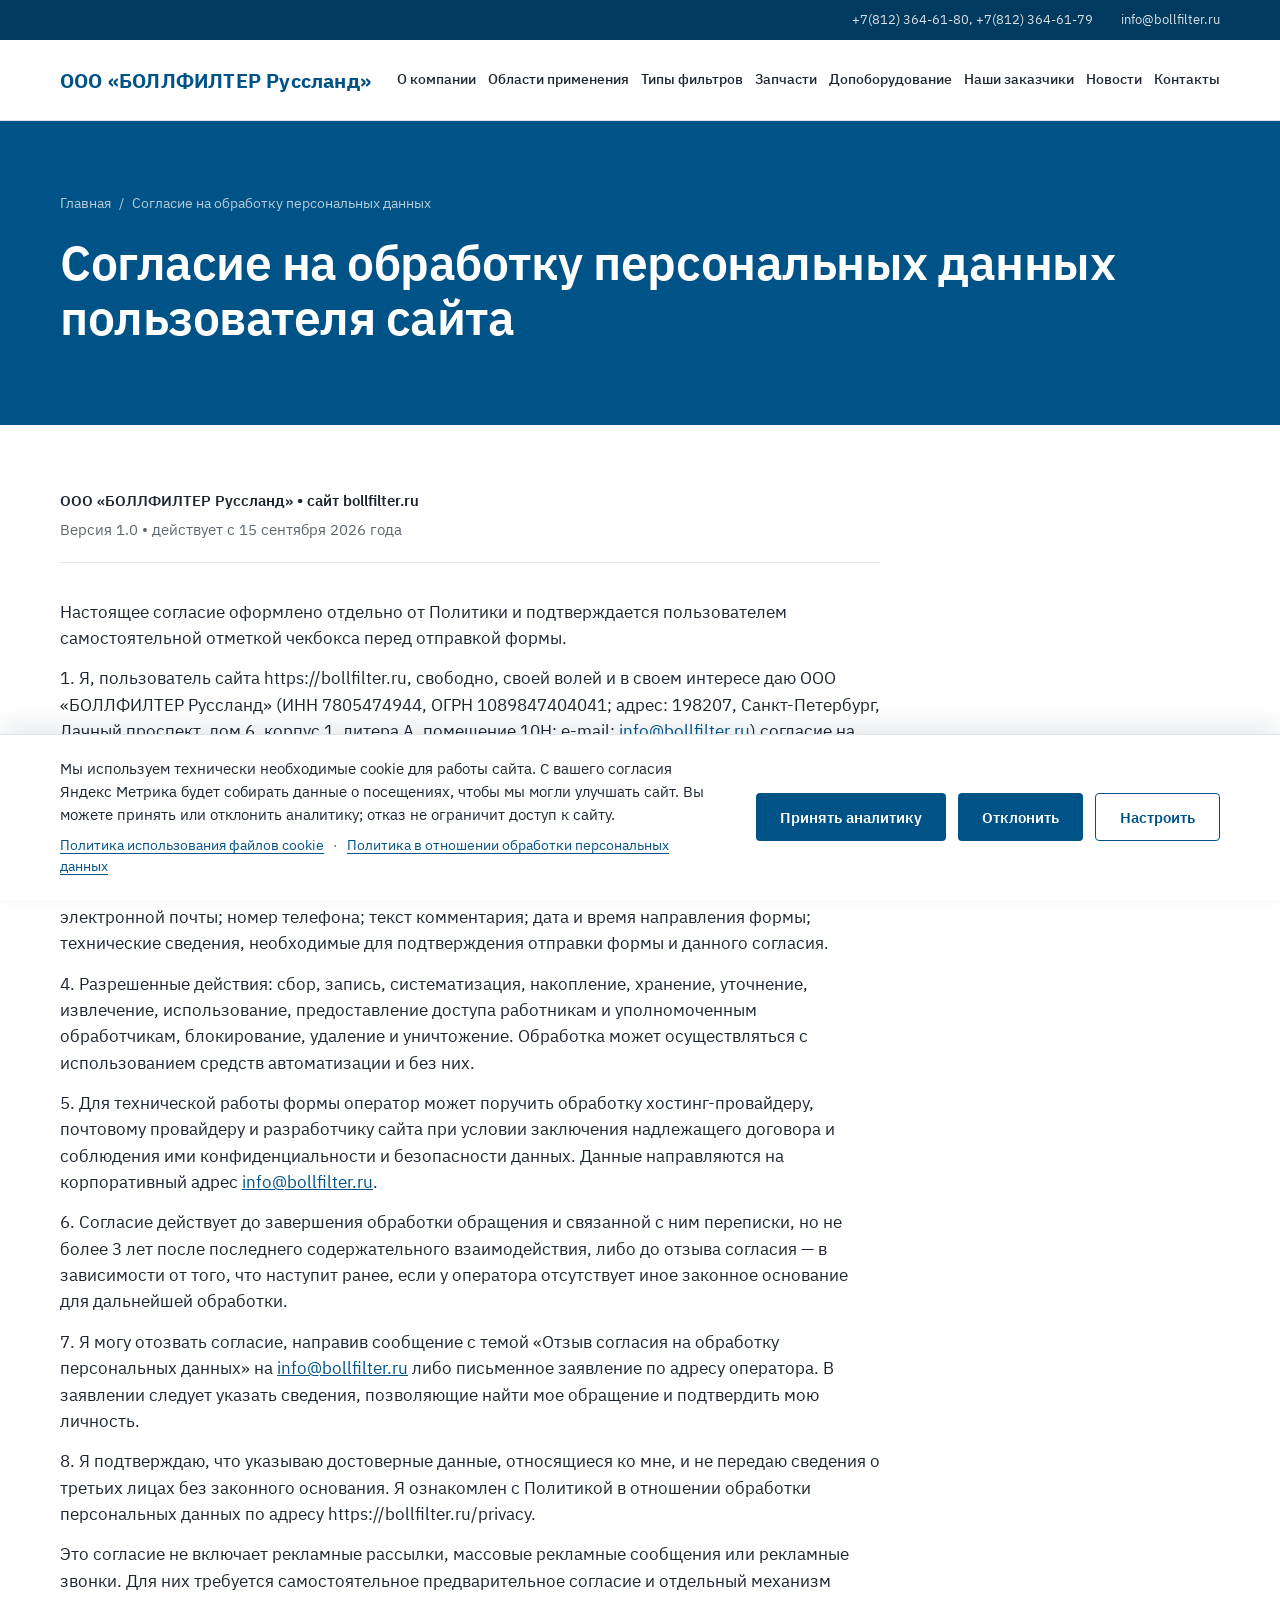
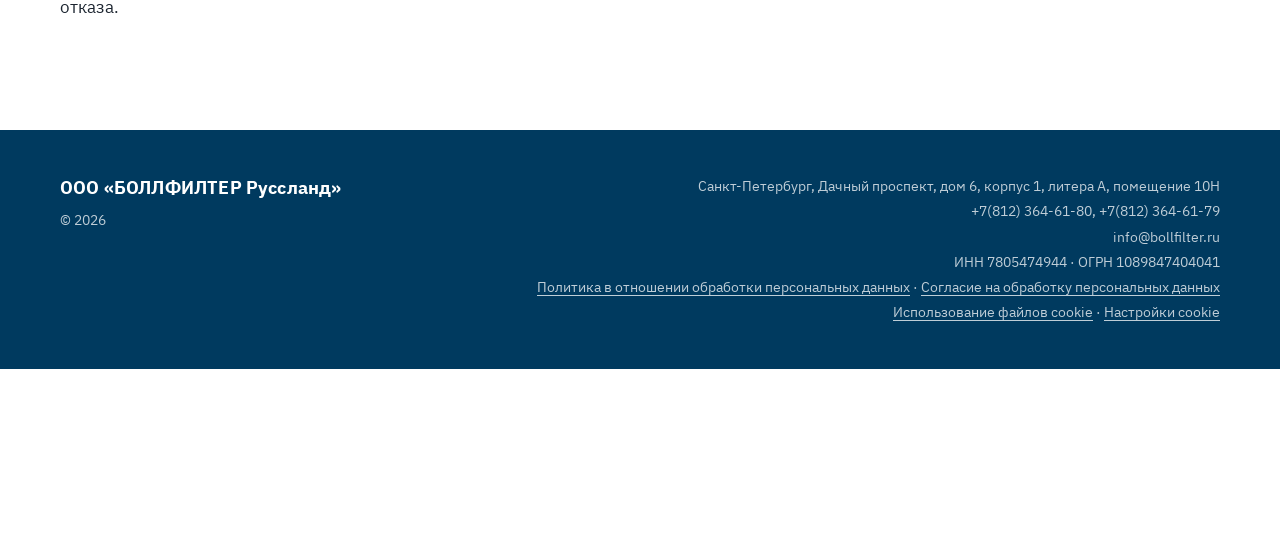
==== commit 1fcbfdbf: "Cookie: баннер, настройки и страница /cookies/ Баннер первого посещения с текстом из юридического па" ====
--- a/consent/index.html
+++ b/consent/index.html
@@ -4,8 +4,18 @@
 <meta charset="utf-8">
 <meta name="viewport" content="width=device-width, initial-scale=1">
 <meta name="robots" content="noindex, nofollow">
-<title>Макет v1: страница «Согласие на обработку персональных данных» — ООО «БОЛЛФИЛТЕР Руссланд»</title>
+<title>Согласие на обработку персональных данных — ООО «БОЛЛФИЛТЕР Руссланд»</title>
+<meta name="description" content="Согласие пользователя формы «Свяжитесь с нами» на обработку персональных данных. Версия 1.0, действует с 15 сентября 2026 года.">
+<meta property="og:type" content="website">
+<meta property="og:site_name" content="ООО «БОЛЛФИЛТЕР Руссланд»">
+<meta property="og:title" content="Согласие на обработку персональных данных — ООО «БОЛЛФИЛТЕР Руссланд»">
+<meta property="og:description" content="Согласие пользователя формы «Свяжитесь с нами» на обработку персональных данных. Версия 1.0, действует с 15 сентября 2026 года.">
+<meta property="og:locale" content="ru_RU">
+<link rel="icon" href="../favicon.ico" sizes="any">
+<link rel="icon" href="../favicon.svg" type="image/svg+xml">
+<link rel="apple-touch-icon" href="../apple-touch-icon.png">
 <link rel="stylesheet" href="../css/style.css">
+<link rel="stylesheet" href="../css/cookie.css">
 <link rel="stylesheet" href="../css/legal.css">
 </head>
 <body>
@@ -85,10 +95,12 @@
       <div><a href="mailto:info@bollfilter.ru">info@bollfilter.ru</a></div>
       <div data-m="Реквизиты">ИНН 7805474944 · ОГРН 1089847404041</div>
       <div class="footer-legal" data-m="Юридические документы"><a href="../privacy/">Политика в отношении обработки персональных данных</a> <span class="sep">·</span> <a href="../consent/">Согласие на обработку персональных данных</a></div>
+      <div class="footer-legal" data-m="Cookie"><a href="../cookies/">Использование файлов cookie</a> <span class="sep">·</span> <a href="../cookies/" data-cookie-settings>Настройки cookie</a></div>
     </div>
   </div>
 </footer>
 
 <script src="../js/main.js" defer></script>
+<script src="../js/cookie.js" defer></script>
 </body>
 </html>
--- a/css/cookie.css
+++ b/css/cookie.css
@@ -0,0 +1,66 @@
+  /* Cookie-баннер, окно «Настройки cookie» и сообщение об отзыве (js/cookie.js).
+     Размеры и цвета — из уже принятых элементов сайта; новых величин по возможности не вводится.
+     «Принять аналитику» и «Отклонить» оформлены одинаково: отказ не прячется и не выглядит второстепенным. */
+
+  .cookie-banner { position: fixed; left: 0; right: 0; bottom: 0; z-index: 40; background: var(--white);
+    border-top: 1px solid var(--border); box-shadow: 0 -8px 24px rgba(0, 40, 70, .10); }
+  .cookie-banner[hidden] { display: none; }
+  .cookie-banner .wrap { display: flex; align-items: center; gap: 40px; padding-block: 22px; }
+  .cookie-body { flex: 1; min-width: 0; }
+  .cookie-text { font-size: 15px; line-height: 1.55; color: var(--text); }
+  .cookie-links { margin-top: 8px; font-size: 14px; line-height: 1.55; color: var(--text-2); }
+  .cookie-links a { color: var(--ral5005); text-decoration: underline; text-underline-offset: 3px; }
+  .cookie-links .sep { margin-inline: 6px; }
+
+  .cookie-actions { display: flex; gap: 12px; flex-shrink: 0; }
+  .cookie-actions .btn { height: 48px; padding: 0 24px; font-size: 15px; white-space: nowrap; }
+  .cookie-btn-line { background: var(--white); color: var(--ral5005); border: 1.5px solid var(--ral5005); }
+  button.btn.cookie-btn-line { border: 1.5px solid var(--ral5005); }
+  .cookie-actions .btn:focus-visible, .cookie-toast button:focus-visible { outline: 3px solid var(--ral5005-line); outline-offset: 2px; }
+
+  /* Окно настроек — стандартный диалог браузера: держит фокус внутри, закрывается клавишей Esc */
+  /* margin: auto — центрирование окна; общий сброс отступов сайта его обнуляет */
+  .cookie-dialog { margin: auto; border: 0; border-radius: 4px; padding: 0; width: min(560px, calc(100vw - 32px));
+    max-height: calc(100vh - 32px); color: var(--text); background: var(--white); box-shadow: 0 16px 48px rgba(0, 40, 70, .25); }
+  .cookie-dialog::backdrop { background: rgba(0, 30, 50, .45); }
+  .cookie-dialog form { padding: 32px 32px 28px; }
+  .cookie-dialog h2 { font-size: 26px; line-height: 1.25; font-weight: 600; margin-bottom: 20px; }
+  .cookie-opt { display: flex; align-items: flex-start; gap: 12px; padding-block: 14px; border-top: 1px solid var(--ral5005-line); }
+  .cookie-opt:last-of-type { border-bottom: 1px solid var(--ral5005-line); }
+  .cookie-opt input { flex-shrink: 0; width: 20px; height: 20px; margin: 2px 0 0; accent-color: var(--ral5005); }
+  .cookie-opt label { font-size: 15px; line-height: 1.55; cursor: pointer; }
+  .cookie-opt input:disabled + label { cursor: default; }
+  .cookie-opt b { font-weight: 600; }
+  .cookie-dialog .cookie-links { margin-top: 16px; }
+  .cookie-dialog .cookie-actions { margin-top: 24px; }
+
+  /* Сообщение после отзыва согласия на аналитику */
+  .cookie-toast { position: fixed; left: 50%; bottom: 24px; transform: translateX(-50%); z-index: 41;
+    display: flex; align-items: center; gap: 16px; width: max-content; max-width: calc(100vw - 32px);
+    padding: 14px 12px 14px 20px; border-radius: 4px; background: var(--ral5005-dark); color: var(--white);
+    font-size: 15px; line-height: 1.5; box-shadow: 0 8px 24px rgba(0, 40, 70, .25); }
+  .cookie-toast[hidden] { display: none; }
+  .cookie-toast button { flex-shrink: 0; width: 40px; height: 40px; border: 0; background: none; color: inherit;
+    font: inherit; font-size: 24px; line-height: 1; cursor: pointer; }
+
+  /* Планшет и узкий компьютер: кнопки уходят под текст */
+  @media (max-width: 1100px) {
+    .cookie-banner .wrap { flex-direction: column; align-items: stretch; gap: 16px; }
+  }
+
+  /* Телефон: «Принять» и «Отклонить» рядом и одного размера, «Настроить» — строкой ниже */
+  @media (max-width: 640px) {
+    .cookie-banner .wrap { padding-block: 16px; gap: 12px; }
+    .cookie-text { font-size: 14px; line-height: 1.5; }
+    .cookie-links { font-size: 13px; margin-top: 6px; }
+    .cookie-links a { display: inline-block; padding-block: 4px; }
+    .cookie-links .sep { display: none; }
+    .cookie-links a + .sep + a { margin-left: 0; }
+    .cookie-banner .cookie-actions { display: grid; grid-template-columns: 1fr 1fr; gap: 8px; }
+    .cookie-actions .btn { width: 100%; height: auto; min-height: 44px; padding: 8px 10px; white-space: normal; text-align: center; line-height: 1.25; }
+    .cookie-banner .cookie-actions [data-cookie="настроить"] { grid-column: 1 / -1; }
+    .cookie-dialog form { padding: 24px 20px 20px; }
+    .cookie-dialog h2 { font-size: 20px; margin-bottom: 14px; }
+    .cookie-dialog .cookie-actions { flex-direction: column; }
+    .cookie-toast { left: 16px; right: 16px; bottom: 16px; transform: none; width: auto; font-size: 14px; }
+  }
--- a/css/legal.css
+++ b/css/legal.css
@@ -14,6 +14,9 @@
   .legal { padding-block: 64px 110px; }
   /* Ширина колонки под чтение длинного текста: строка примерно на 90 знаков */
   .legal-text { max-width: 820px; }
+  /* Длинные адреса в тексте (например, ссылки на условия Яндекса в Политике cookie) на узком телефоне
+     переносятся по месту, а не уводят страницу вбок. Там, где строка и так помещается, ничего не меняется. */
+  .legal-text { overflow-wrap: break-word; }
 
   /* Строка версии и даты — над текстом, отделена линией */
   .legal-meta { font-size: 15px; color: var(--text-2); padding-bottom: 20px; margin-bottom: 36px; border-bottom: 1px solid var(--border); }
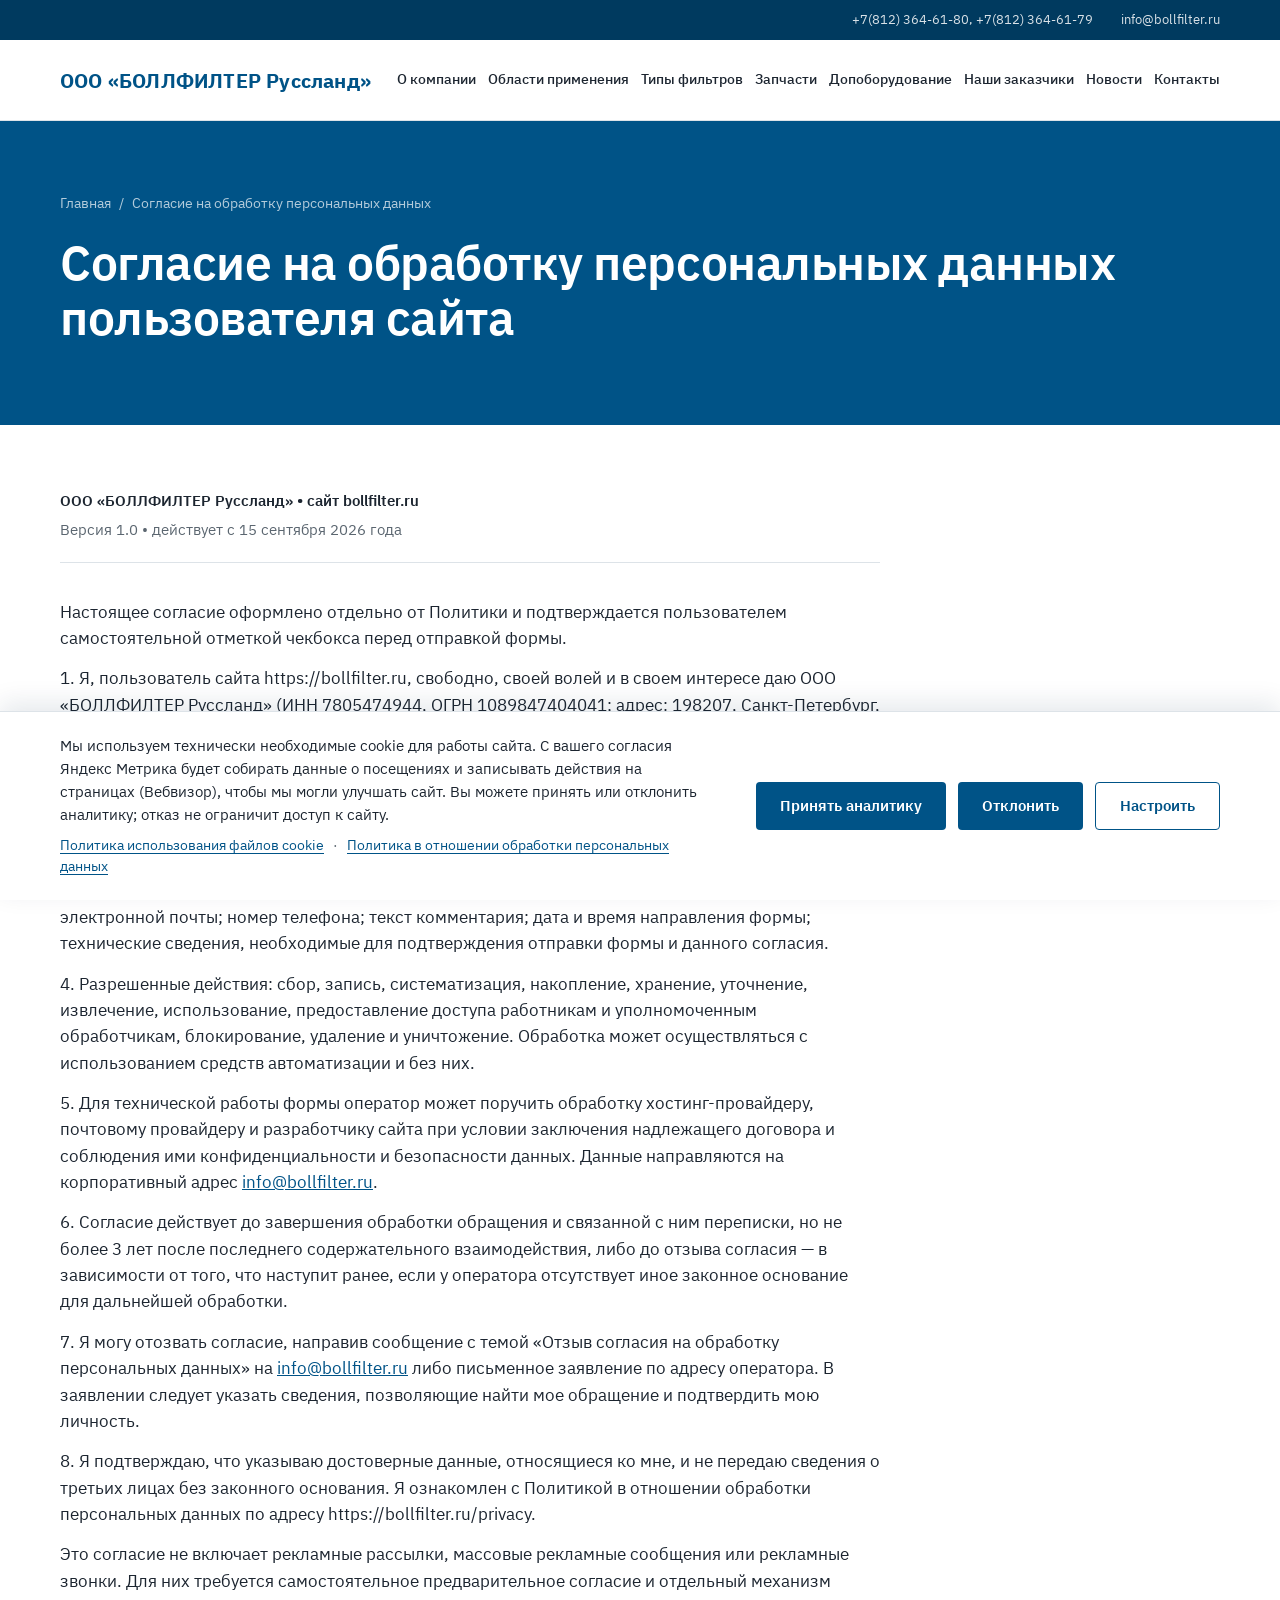
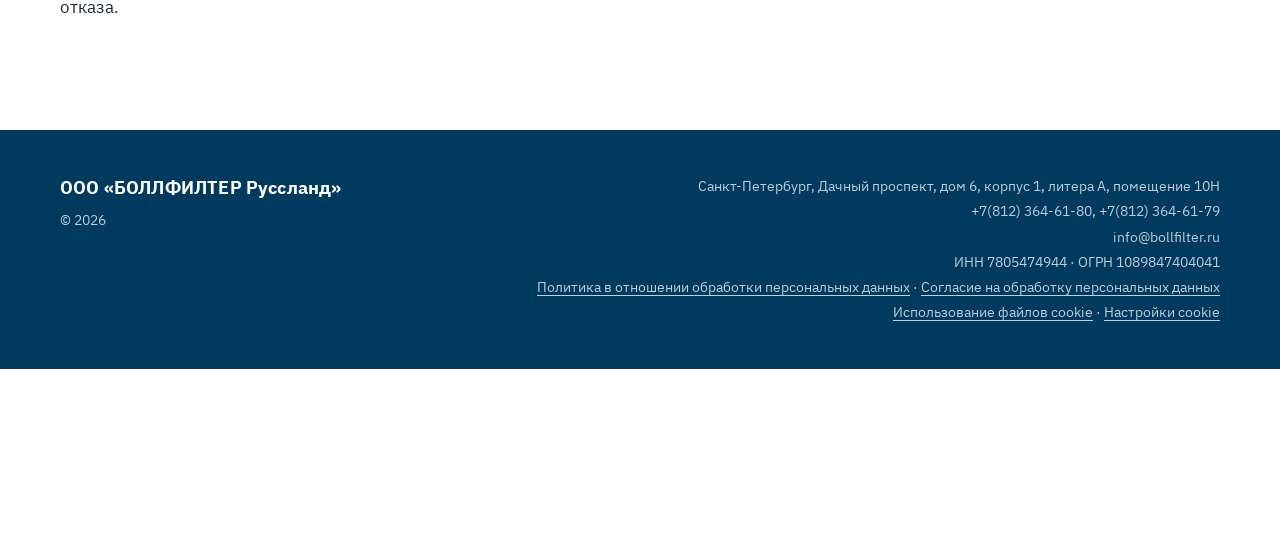
==== commit 587a3874: "Запуск 01.10.2026: правки заказчика, документы 1.1 с Вебвизором, Метрика, открыта индексация" ====
--- a/consent/index.html
+++ b/consent/index.html
@@ -3,7 +3,6 @@
 <head>
 <meta charset="utf-8">
 <meta name="viewport" content="width=device-width, initial-scale=1">
-<meta name="robots" content="noindex, nofollow">
 <title>Согласие на обработку персональных данных — ООО «БОЛЛФИЛТЕР Руссланд»</title>
 <meta name="description" content="Согласие пользователя формы «Свяжитесь с нами» на обработку персональных данных. Версия 1.0, действует с 15 сентября 2026 года.">
 <meta property="og:type" content="website">
@@ -11,6 +10,11 @@
 <meta property="og:title" content="Согласие на обработку персональных данных — ООО «БОЛЛФИЛТЕР Руссланд»">
 <meta property="og:description" content="Согласие пользователя формы «Свяжитесь с нами» на обработку персональных данных. Версия 1.0, действует с 15 сентября 2026 года.">
 <meta property="og:locale" content="ru_RU">
+<meta property="og:url" content="https://bollfilter.ru/consent/">
+<meta property="og:image" content="https://bollfilter.ru/img/og-image.jpg">
+<meta property="og:image:width" content="1200">
+<meta property="og:image:height" content="630">
+<link rel="canonical" href="https://bollfilter.ru/consent/">
 <link rel="icon" href="../favicon.ico" sizes="any">
 <link rel="icon" href="../favicon.svg" type="image/svg+xml">
 <link rel="apple-touch-icon" href="../apple-touch-icon.png">
--- a/css/style.css
+++ b/css/style.css
@@ -371,6 +371,10 @@
   .req { color: var(--ral5005); }
   .form-legend { margin-top: -16px; margin-bottom: 20px; font-size: 13px; line-height: 1.4; color: var(--text-2); }
   .field-hint { grid-column: 1 / -1; margin-top: -6px; font-size: 13px; line-height: 1.4; color: var(--text-2); }
+  /* Подсказка к «Сообщению» — текст из юридического пакета */
+  .field-note { margin-top: 6px; font-size: 13px; line-height: 1.4; color: var(--text-2); }
+  /* Поле-ловушка для ботов: человек его не видит и не попадает в него клавишей Tab */
+  .hp { position: absolute; left: -10000px; width: 1px; height: 1px; overflow: hidden; }
 
   /* Согласие на обработку данных: весь текст — подпись к галочке, поэтому нажатие по словам ставит и снимает её */
   .field.consent { margin-top: 24px; }
